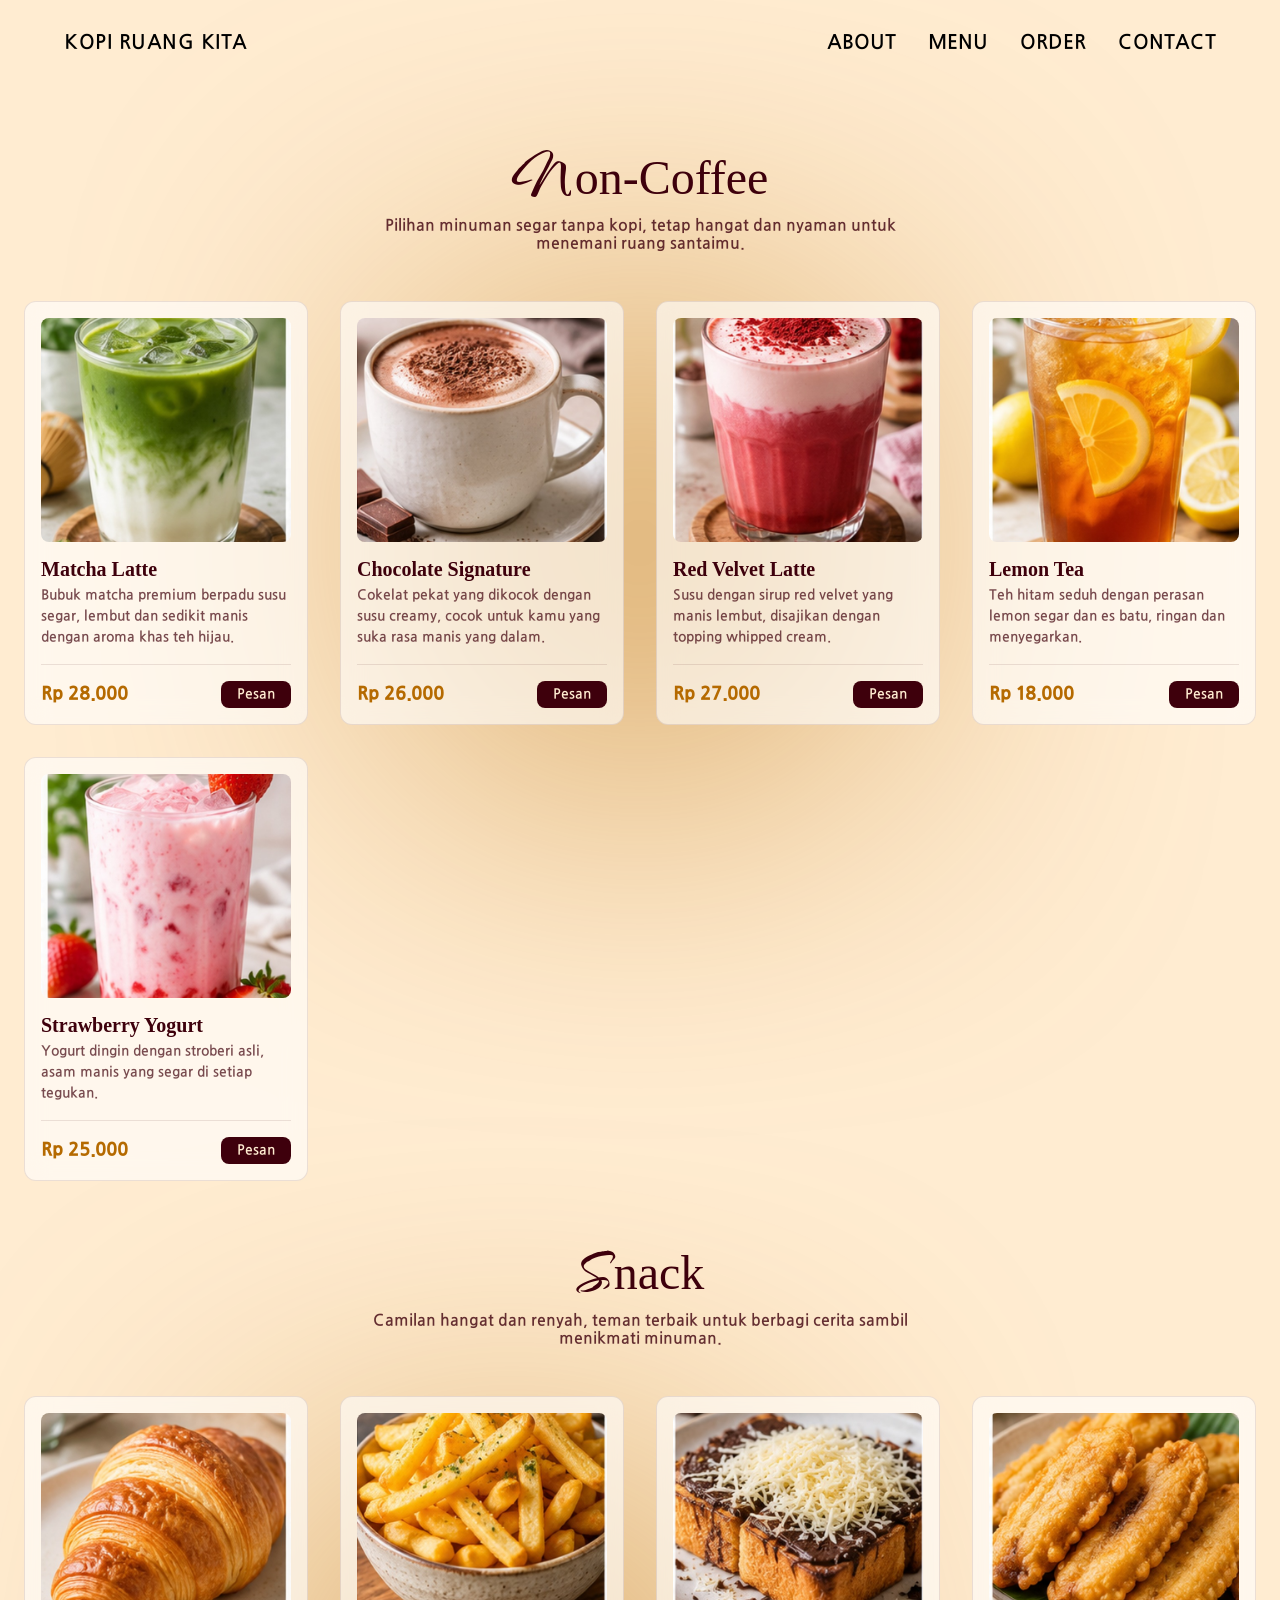
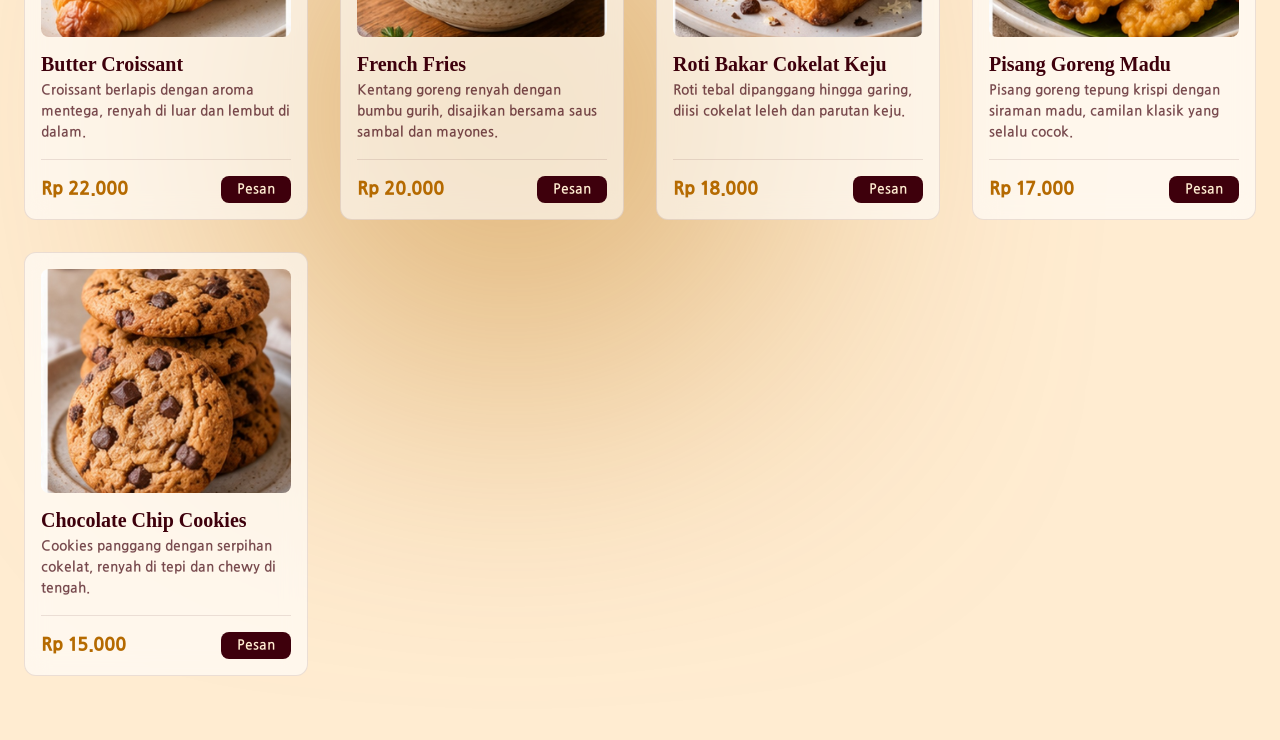
==== other-menu.html @ 9f88a405 "Add files via upload" ====
<!DOCTYPE html>
<html lang="id">
<head>
    <meta charset="UTF-8">
    <meta name="viewport" content="width=device-width, initial-scale=1.0">
    <title>Menu Non-Coffee &amp; Snack - Kopi Ruang Kita</title>

    <link rel="preconnect" href="https://fonts.googleapis.com">
    <link rel="preconnect" href="https://fonts.gstatic.com" crossorigin>
    <link href="https://fonts.googleapis.com/css2?family=Qwitcher+Grypen:wght@400;700&family=Jeju+Gothic&display=swap" rel="stylesheet">

    <link rel="stylesheet" href="other-menu.css">
</head>
<body>

    <div class="glow glow-1"></div>
    <div class="glow glow-2"></div>

    <nav class="navbar">
        <a href="home.html" class="nav-logo">KOPI RUANG KITA</a>
        <ul class="nav-links">
            <li><a href="about.html">ABOUT</a></li>
            <li><a href="#non-coffee">MENU</a></li>
            <li><a href="#snack">ORDER</a></li>
            <li><a href="contact.html">CONTACT</a></li>
        </ul>
    </nav>

    <section id="non-coffee" class="menu-section">
        <div class="section-header">
            <h1 class="section-title"><span class="first-letter">N</span>on-Coffee</h1>
            <p class="section-desc">Pilihan minuman segar tanpa kopi, tetap hangat dan nyaman untuk menemani ruang santaimu.</p>
        </div>

        <div class="menu-grid">
            <div class="menu-item" data-category="non-coffee" data-name="Matcha Latte">
                <div>
                    <div class="item-image">
                        <img src="non-kopi-1.jpg" alt="Matcha Latte">
                    </div>
                    <h3 class="item-name">Matcha Latte</h3>
                    <p class="item-desc">Bubuk matcha premium berpadu susu segar, lembut dan sedikit manis dengan aroma khas teh hijau.</p>
                </div>
                <div class="item-footer">
                    <span class="item-price">Rp 28.000</span>
                    <button class="btn-order">Pesan</button>
                </div>
            </div>

            <div class="menu-item" data-category="non-coffee" data-name="Chocolate Signature">
                <div>
                    <div class="item-image">
                        <img src="non-kopi-2.jpg" alt="Chocolate Signature">
                    </div>
                    <h3 class="item-name">Chocolate Signature</h3>
                    <p class="item-desc">Cokelat pekat yang dikocok dengan susu creamy, cocok untuk kamu yang suka rasa manis yang dalam.</p>
                </div>
                <div class="item-footer">
                    <span class="item-price">Rp 26.000</span>
                    <button class="btn-order">Pesan</button>
                </div>
            </div>

            <div class="menu-item" data-category="non-coffee" data-name="Red Velvet Latte">
                <div>
                    <div class="item-image">
                        <img src="non-kopi-3.jpg" alt="Red Velvet Latte">
                    </div>
                    <h3 class="item-name">Red Velvet Latte</h3>
                    <p class="item-desc">Susu dengan sirup red velvet yang manis lembut, disajikan dengan topping whipped cream.</p>
                </div>
                <div class="item-footer">
                    <span class="item-price">Rp 27.000</span>
                    <button class="btn-order">Pesan</button>
                </div>
            </div>

            <div class="menu-item" data-category="non-coffee" data-name="Lemon Tea">
                <div>
                    <div class="item-image">
                        <img src="non-kopi-4.jpg" alt="Lemon Tea">
                    </div>
                    <h3 class="item-name">Lemon Tea</h3>
                    <p class="item-desc">Teh hitam seduh dengan perasan lemon segar dan es batu, ringan dan menyegarkan.</p>
                </div>
                <div class="item-footer">
                    <span class="item-price">Rp 18.000</span>
                    <button class="btn-order">Pesan</button>
                </div>
            </div>

            <div class="menu-item" data-category="non-coffee" data-name="Strawberry Yogurt">
                <div>
                    <div class="item-image">
                        <img src="non-kopi-5.jpg" alt="Strawberry Yogurt">
                    </div>
                    <h3 class="item-name">Strawberry Yogurt</h3>
                    <p class="item-desc">Yogurt dingin dengan stroberi asli, asam manis yang segar di setiap tegukan.</p>
                </div>
                <div class="item-footer">
                    <span class="item-price">Rp 25.000</span>
                    <button class="btn-order">Pesan</button>
                </div>
            </div>

        </div>
    </section>

    <section id="snack" class="menu-section">
        <div class="section-header">
            <h2 class="section-title"><span class="first-letter">S</span>nack</h2>
            <p class="section-desc">Camilan hangat dan renyah, teman terbaik untuk berbagi cerita sambil menikmati minuman.</p>
        </div>

        <div class="menu-grid">
            <div class="menu-item" data-category="snack" data-name="Butter Croissant">
                <div>
                    <div class="item-image">
                        <img src="snack-1.jpg" alt="Butter Croissant">
                    </div>
                    <h3 class="item-name">Butter Croissant</h3>
                    <p class="item-desc">Croissant berlapis dengan aroma mentega, renyah di luar dan lembut di dalam.</p>
                </div>
                <div class="item-footer">
                    <span class="item-price">Rp 22.000</span>
                    <button class="btn-order">Pesan</button>
                </div>
            </div>

            <div class="menu-item" data-category="snack" data-name="French Fries">
                <div>
                    <div class="item-image">
                        <img src="snack-2.jpg" alt="French Fries">
                    </div>
                    <h3 class="item-name">French Fries</h3>
                    <p class="item-desc">Kentang goreng renyah dengan bumbu gurih, disajikan bersama saus sambal dan mayones.</p>
                </div>
                <div class="item-footer">
                    <span class="item-price">Rp 20.000</span>
                    <button class="btn-order">Pesan</button>
                </div>
            </div>

            <div class="menu-item" data-category="snack" data-name="Roti Bakar Cokelat Keju">
                <div>
                    <div class="item-image">
                        <img src="snack-3.jpg" alt="Roti Bakar Cokelat Keju">
                    </div>
                    <h3 class="item-name">Roti Bakar Cokelat Keju</h3>
                    <p class="item-desc">Roti tebal dipanggang hingga garing, diisi cokelat leleh dan parutan keju.</p>
                </div>
                <div class="item-footer">
                    <span class="item-price">Rp 18.000</span>
                    <button class="btn-order">Pesan</button>
                </div>
            </div>

            <div class="menu-item" data-category="snack" data-name="Pisang Goreng Madu">
                <div>
                    <div class="item-image">
                        <img src="snack-4.jpg" alt="Pisang Goreng Madu">
                    </div>
                    <h3 class="item-name">Pisang Goreng Madu</h3>
                    <p class="item-desc">Pisang goreng tepung krispi dengan siraman madu, camilan klasik yang selalu cocok.</p>
                </div>
                <div class="item-footer">
                    <span class="item-price">Rp 17.000</span>
                    <button class="btn-order">Pesan</button>
                </div>
            </div>

            <div class="menu-item" data-category="snack" data-name="Chocolate Chip Cookies">
                <div>
                    <div class="item-image">
                        <img src="snack-5.jpg" alt="Chocolate Chip Cookies">
                    </div>
                    <h3 class="item-name">Chocolate Chip Cookies</h3>
                    <p class="item-desc">Cookies panggang dengan serpihan cokelat, renyah di tepi dan chewy di tengah.</p>
                </div>
                <div class="item-footer">
                    <span class="item-price">Rp 15.000</span>
                    <button class="btn-order">Pesan</button>
                </div>
            </div>

        </div>
    </section>

</body>
</html>
---- other-menu.css ----
* {
    margin: 0;
    padding: 0;
    box-sizing: border-box;
}

:root {
    --bg: #FFECD1;
    --dark: #3E000C;
    --gold: #B56A00;
}

body {
    background-color: var(--bg);
    color: var(--dark);
    font-family: 'Jeju Gothic', sans-serif;
    position: relative;
    overflow-x: hidden;
    -webkit-font-smoothing: antialiased;
}

.glow {
    position: absolute;
    width: 24rem;
    height: 24rem;
    background-color: var(--gold);
    border-radius: 50%;
    filter: blur(162px);
    pointer-events: none;
    z-index: -1;
}
.glow-1 { top: 15%; left: 50%; transform: translateX(-50%); }
.glow-2 { top: 65%; left: 25%; }

.navbar {
    position: relative;
    z-index: 10;
    max-width: 1440px;
    margin: 0 auto;
    display: flex;
    align-items: center;
    justify-content: space-between;
    padding: 32px 24px;
    font-family: 'Jeju Gothic', sans-serif;
    font-size: 1.125rem;
}
.navbar a {
    color: #000;
    text-decoration: none;
    transition: color 0.3s ease;
}
.navbar a:hover {
    color: var(--dark);
}
.nav-logo {
    letter-spacing: 0.025em;
}
.nav-links {
    display: flex;
    gap: 20px;
    list-style: none;
}
@media (min-width: 768px) {
    .navbar {
        padding: 32px 64px;
        font-size: 20px;
    }
    .nav-links {
        gap: 32px;
    }
}

.menu-section {
    max-width: 1280px;
    margin: 0 auto;
    padding: 64px 24px 32px;
}
.menu-section + .menu-section {
    padding-top: 32px;
    padding-bottom: 64px;
}

.section-header {
    text-align: center;
    margin-bottom: 48px;
}
.section-title {
    font-family: 'Times New Roman', Times, serif;
    font-size: 2.5rem;
    font-weight: normal;
    color: var(--dark);
    margin-bottom: 12px;
}
.section-title .first-letter {
    font-family: 'Qwitcher Grypen', cursive;
    font-size: 4.5rem;
    font-weight: 700;
    line-height: 0;
    margin-right: 4px;
}

.section-desc {
    font-family: 'Jeju Gothic', sans-serif;
    max-width: 576px;
    margin: 0 auto;
    color: rgba(62, 0, 12, 0.8);
}

.menu-grid {
    display: grid;
    grid-template-columns: 1fr;
    gap: 32px;
}

.menu-item {
    display: flex;
    flex-direction: column;
    justify-content: space-between;
    background-color: rgba(255, 255, 255, 0.6);
    backdrop-filter: blur(12px);
    -webkit-backdrop-filter: blur(12px);
    border: 1px solid rgba(62, 0, 12, 0.1);
    border-radius: 12px;
    padding: 16px;
    transition: transform 0.3s ease, box-shadow 0.3s ease;
}
.menu-item:hover {
    transform: translateY(-5px);
    box-shadow: 0 10px 20px rgba(62, 0, 12, 0.15);
}

.item-image {
    height: 224px;
    margin-bottom: 16px;
    overflow: hidden;
    border-radius: 8px;
    background-color: #e5e7eb;
}
.item-image img {
    width: 100%;
    height: 100%;
    object-fit: cover;
    object-position: center;
    transition: transform 0.5s ease;
}
.item-image img:hover {
    transform: scale(1.05);
}

.item-name {
    font-family: 'Times New Roman', Times, serif;
    font-size: 1.25rem;
    font-weight: bold;
    margin-bottom: 4px;
}
.item-desc {
    font-family: 'Jeju Gothic', sans-serif;
    font-size: 0.875rem;
    line-height: 1.5;
    color: rgba(62, 0, 12, 0.7);
    margin-bottom: 16px;
}

.item-footer {
    display: flex;
    align-items: center;
    justify-content: space-between;
    margin-top: auto;
    padding-top: 16px;
    border-top: 1px solid rgba(62, 0, 12, 0.1);
}
.item-price {
    font-family: 'Jeju Gothic', sans-serif;
    font-weight: bold;
    font-size: 1.125rem;
    color: var(--gold);
}
.btn-order {
    font-family: 'Jeju Gothic', sans-serif;
    background-color: var(--dark);
    color: var(--bg);
    border: none;
    padding: 6px 16px;
    border-radius: 8px;
    font-size: 0.875rem;
    cursor: pointer;
    transition: background-color 0.3s ease;
}
.btn-order:hover {
    background-color: var(--gold);
}

@media (min-width: 640px) {
    .menu-grid { grid-template-columns: repeat(2, 1fr); }
}
@media (min-width: 768px) {
    .menu-grid { grid-template-columns: repeat(3, 1fr); }
    .section-title { font-size: 3rem; }
    .section-title .first-letter { font-size: 5rem; }
}
@media (min-width: 1024px) {
    .menu-grid { grid-template-columns: repeat(4, 1fr); }
}
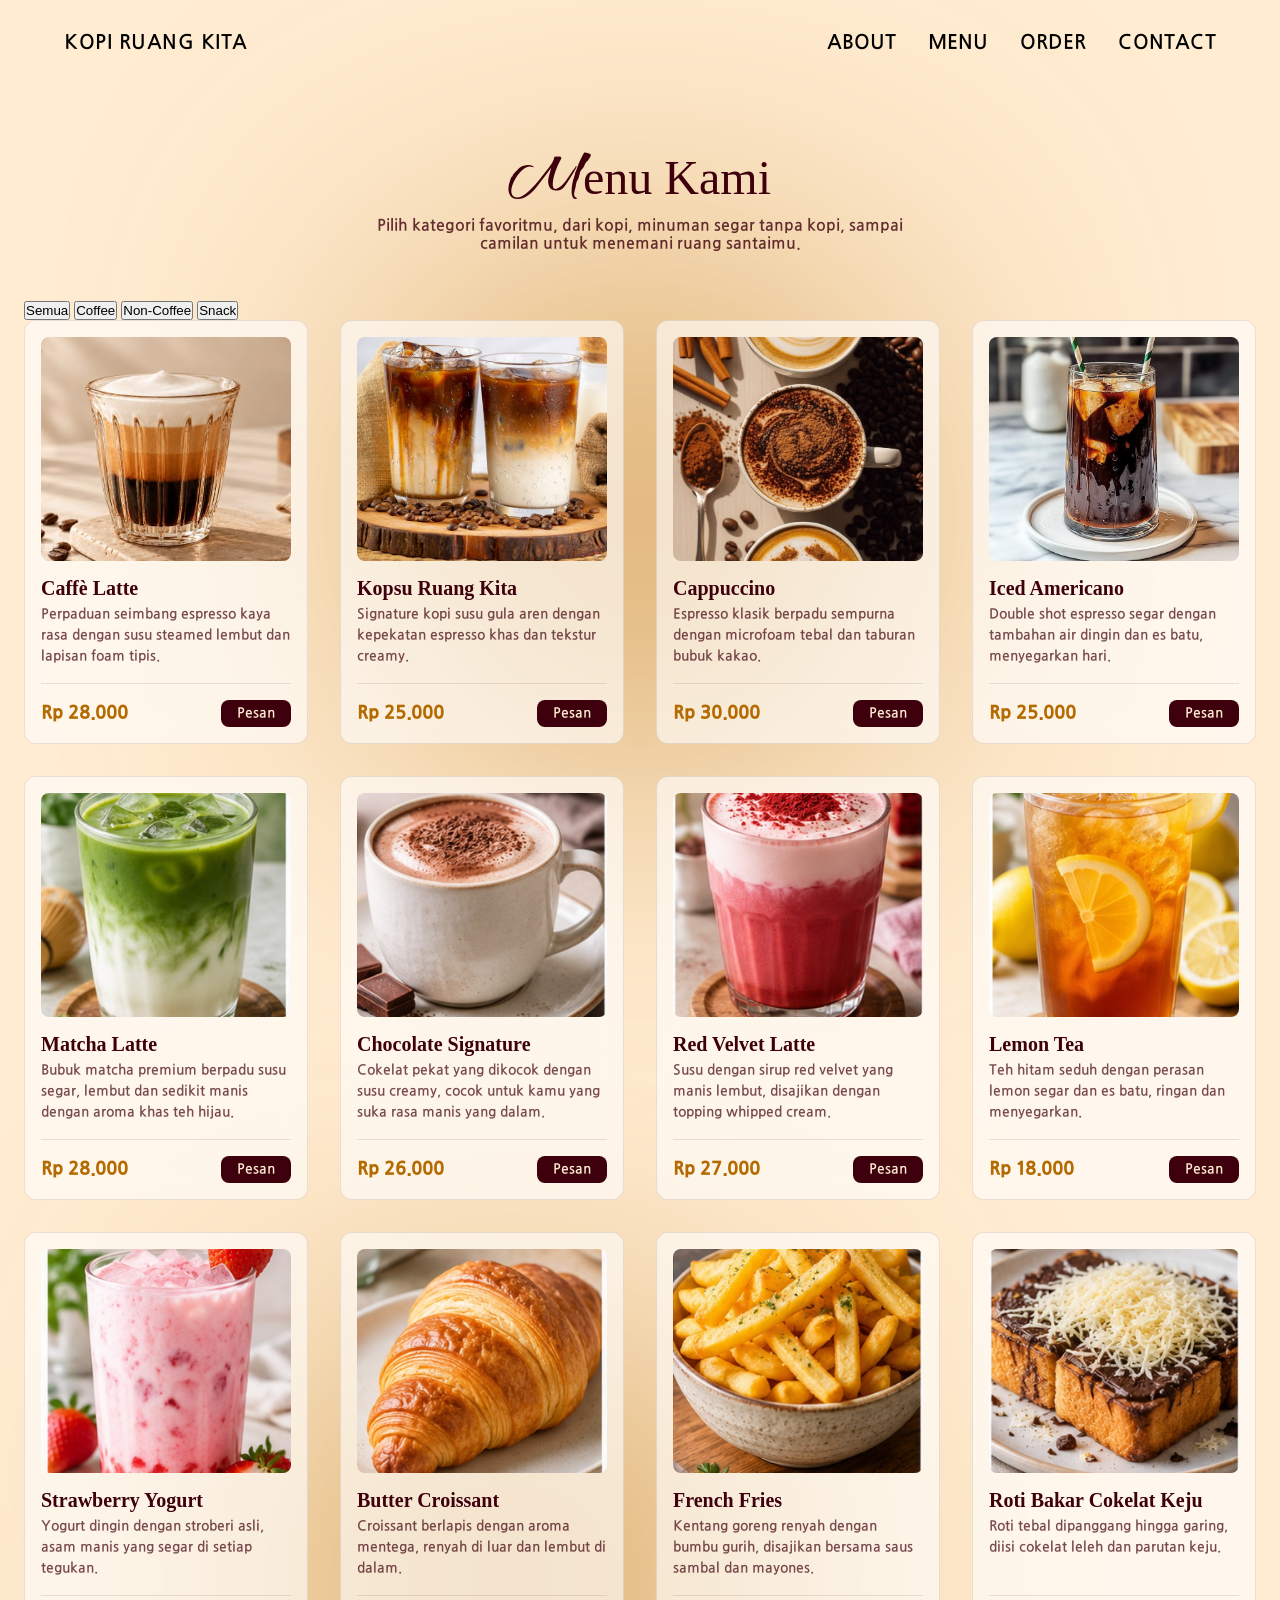
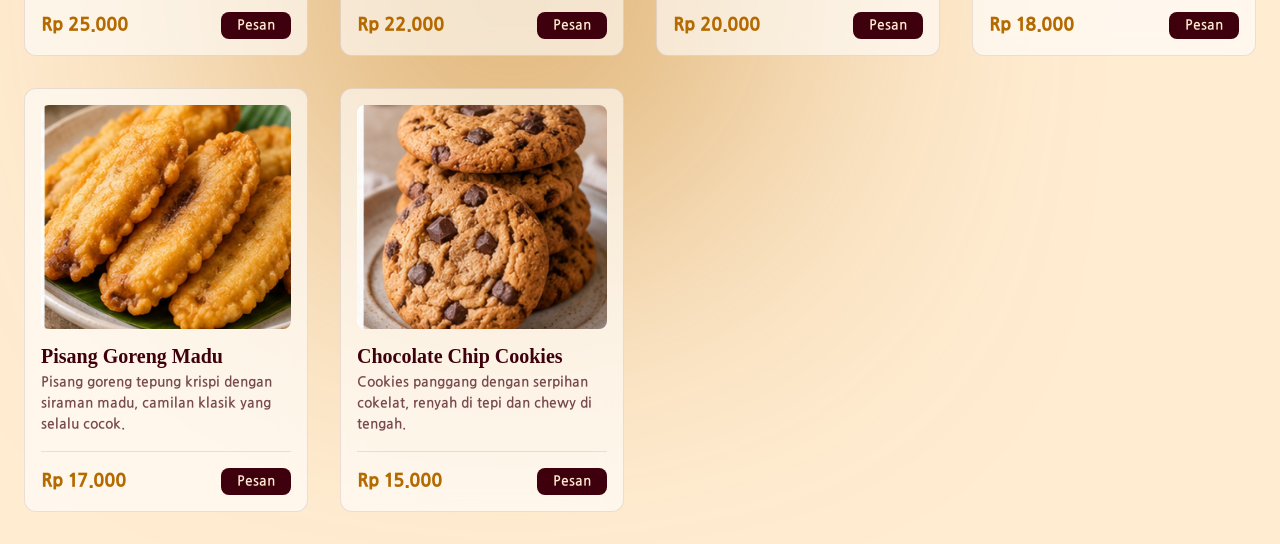
==== commit 29fb5264: "Update other-menu.html" ====
--- a/other-menu.html
+++ b/other-menu.html
@@ -3,13 +3,14 @@
 <head>
     <meta charset="UTF-8">
     <meta name="viewport" content="width=device-width, initial-scale=1.0">
-    <title>Menu Non-Coffee &amp; Snack - Kopi Ruang Kita</title>
+    <title>Menu - Kopi Ruang Kita</title>
 
     <link rel="preconnect" href="https://fonts.googleapis.com">
     <link rel="preconnect" href="https://fonts.gstatic.com" crossorigin>
     <link href="https://fonts.googleapis.com/css2?family=Qwitcher+Grypen:wght@400;700&family=Jeju+Gothic&display=swap" rel="stylesheet">
 
     <link rel="stylesheet" href="other-menu.css">
+    <script src="filter.js" defer></script>
 </head>
 <body>
 
@@ -17,26 +18,90 @@
     <div class="glow glow-2"></div>
 
     <nav class="navbar">
-        <a href="home.html" class="nav-logo">KOPI RUANG KITA</a>
+        <a href="index.html" class="nav-logo">KOPI RUANG KITA</a>
         <ul class="nav-links">
             <li><a href="about.html">ABOUT</a></li>
-            <li><a href="#non-coffee">MENU</a></li>
-            <li><a href="#snack">ORDER</a></li>
+            <li><a href="other-menu.html">MENU</a></li>
+            <li><a href="order.html">ORDER</a></li>
             <li><a href="contact.html">CONTACT</a></li>
         </ul>
     </nav>
 
-    <section id="non-coffee" class="menu-section">
+    <section id="menu" class="menu-section">
         <div class="section-header">
-            <h1 class="section-title"><span class="first-letter">N</span>on-Coffee</h1>
-            <p class="section-desc">Pilihan minuman segar tanpa kopi, tetap hangat dan nyaman untuk menemani ruang santaimu.</p>
+            <h1 class="section-title"><span class="first-letter">M</span>enu Kami</h1>
+            <p class="section-desc">Pilih kategori favoritmu, dari kopi, minuman segar tanpa kopi, sampai camilan untuk menemani ruang santaimu.</p>
         </div>
 
+        <div class="filter-bar" role="group" aria-label="Filter kategori menu">
+            <button type="button" class="filter-btn active" data-category="all">Semua</button>
+            <button type="button" class="filter-btn" data-category="coffee">Coffee</button>
+            <button type="button" class="filter-btn" data-category="non-coffee">Non-Coffee</button>
+            <button type="button" class="filter-btn" data-category="snack">Snack</button>
+        </div>
+
         <div class="menu-grid">
+
+            <div class="menu-item" data-category="coffee" data-name="Caffè Latte">
+                <div>
+                    <div class="item-image">
+                        <img src="kopi-1.jpg" alt="Caffè Latte" style="object-position: bottom;">
+                    </div>
+                    <h3 class="item-name">Caffè Latte</h3>
+                    <p class="item-desc">Perpaduan seimbang espresso kaya rasa dengan susu steamed lembut dan lapisan foam tipis.</p>
+                </div>
+                <div class="item-footer">
+                    <span class="item-price">Rp 28.000</span>
+                    <button class="btn-order">Pesan</button>
+                </div>
+            </div>
+
+            <div class="menu-item" data-category="coffee" data-name="Kopsu Ruang Kita">
+                <div>
+                    <div class="item-image">
+                        <img src="kopi-2.jpg" alt="Kopsu Ruang Kita" style="object-position: bottom;">
+                    </div>
+                    <h3 class="item-name">Kopsu Ruang Kita</h3>
+                    <p class="item-desc">Signature kopi susu gula aren dengan kepekatan espresso khas dan tekstur creamy.</p>
+                </div>
+                <div class="item-footer">
+                    <span class="item-price">Rp 25.000</span>
+                    <button class="btn-order">Pesan</button>
+                </div>
+            </div>
+
+            <div class="menu-item" data-category="coffee" data-name="Cappuccino">
+                <div>
+                    <div class="item-image">
+                        <img src="kopi-3.jpg" alt="Cappuccino" style="object-position: center;">
+                    </div>
+                    <h3 class="item-name">Cappuccino</h3>
+                    <p class="item-desc">Espresso klasik berpadu sempurna dengan microfoam tebal dan taburan bubuk kakao.</p>
+                </div>
+                <div class="item-footer">
+                    <span class="item-price">Rp 30.000</span>
+                    <button class="btn-order">Pesan</button>
+                </div>
+            </div>
+
+            <div class="menu-item" data-category="coffee" data-name="Iced Americano">
+                <div>
+                    <div class="item-image">
+                        <img src="kopi-4.jpg" alt="Iced Americano" style="object-position: bottom;">
+                    </div>
+                    <h3 class="item-name">Iced Americano</h3>
+                    <p class="item-desc">Double shot espresso segar dengan tambahan air dingin dan es batu, menyegarkan hari.</p>
+                </div>
+                <div class="item-footer">
+                    <span class="item-price">Rp 25.000</span>
+                    <button class="btn-order">Pesan</button>
+                </div>
+            </div>
+
             <div class="menu-item" data-category="non-coffee" data-name="Matcha Latte">
                 <div>
                     <div class="item-image">
-                        <img src="non-kopi-1.jpg" alt="Matcha Latte">
+                        <img src="non-kopi-1.jpg" alt="Matcha Latte" style="object-position: center;">
                     </div>
                     <h3 class="item-name">Matcha Latte</h3>
                     <p class="item-desc">Bubuk matcha premium berpadu susu segar, lembut dan sedikit manis dengan aroma khas teh hijau.</p>
@@ -50,7 +115,7 @@
             <div class="menu-item" data-category="non-coffee" data-name="Chocolate Signature">
                 <div>
                     <div class="item-image">
-                        <img src="non-kopi-2.jpg" alt="Chocolate Signature">
+                        <img src="non-kopi-2.jpg" alt="Chocolate Signature" style="object-position: center;">
                     </div>
                     <h3 class="item-name">Chocolate Signature</h3>
                     <p class="item-desc">Cokelat pekat yang dikocok dengan susu creamy, cocok untuk kamu yang suka rasa manis yang dalam.</p>
@@ -64,7 +129,7 @@
             <div class="menu-item" data-category="non-coffee" data-name="Red Velvet Latte">
                 <div>
                     <div class="item-image">
-                        <img src="non-kopi-3.jpg" alt="Red Velvet Latte">
+                        <img src="non-kopi-3.jpg" alt="Red Velvet Latte" style="object-position: center;">
                     </div>
                     <h3 class="item-name">Red Velvet Latte</h3>
                     <p class="item-desc">Susu dengan sirup red velvet yang manis lembut, disajikan dengan topping whipped cream.</p>
@@ -78,7 +143,7 @@
             <div class="menu-item" data-category="non-coffee" data-name="Lemon Tea">
                 <div>
                     <div class="item-image">
-                        <img src="non-kopi-4.jpg" alt="Lemon Tea">
+                        <img src="non-kopi-4.jpg" alt="Lemon Tea" style="object-position: center;">
                     </div>
                     <h3 class="item-name">Lemon Tea</h3>
                     <p class="item-desc">Teh hitam seduh dengan perasan lemon segar dan es batu, ringan dan menyegarkan.</p>
@@ -92,7 +157,7 @@
             <div class="menu-item" data-category="non-coffee" data-name="Strawberry Yogurt">
                 <div>
                     <div class="item-image">
-                        <img src="non-kopi-5.jpg" alt="Strawberry Yogurt">
+                        <img src="non-kopi-5.jpg" alt="Strawberry Yogurt" style="object-position: center;">
                     </div>
                     <h3 class="item-name">Strawberry Yogurt</h3>
                     <p class="item-desc">Yogurt dingin dengan stroberi asli, asam manis yang segar di setiap tegukan.</p>
@@ -103,88 +168,78 @@
                 </div>
             </div>
 
+            <div class="menu-item" data-category="snack" data-name="Butter Croissant">
+                <div>
+                    <div class="item-image">
+                        <img src="snack-1.jpg" alt="Butter Croissant" style="object-position: center;">
+                    </div>
+                    <h3 class="item-name">Butter Croissant</h3>
+                    <p class="item-desc">Croissant berlapis dengan aroma mentega, renyah di luar dan lembut di dalam.</p>
+                </div>
+                <div class="item-footer">
+                    <span class="item-price">Rp 22.000</span>
+                    <button class="btn-order">Pesan</button>
+                </div>
+            </div>
+
+            <div class="menu-item" data-category="snack" data-name="French Fries">
+                <div>
+                    <div class="item-image">
+                        <img src="snack-2.jpg" alt="French Fries" style="object-position: center;">
+                    </div>
+                    <h3 class="item-name">French Fries</h3>
+                    <p class="item-desc">Kentang goreng renyah dengan bumbu gurih, disajikan bersama saus sambal dan mayones.</p>
+                </div>
+                <div class="item-footer">
+                    <span class="item-price">Rp 20.000</span>
+                    <button class="btn-order">Pesan</button>
+                </div>
+            </div>
+
+            <div class="menu-item" data-category="snack" data-name="Roti Bakar Cokelat Keju">
+                <div>
+                    <div class="item-image">
+                        <img src="snack-3.jpg" alt="Roti Bakar Cokelat Keju" style="object-position: center;">
+                    </div>
+                    <h3 class="item-name">Roti Bakar Cokelat Keju</h3>
+                    <p class="item-desc">Roti tebal dipanggang hingga garing, diisi cokelat leleh dan parutan keju.</p>
+                </div>
+                <div class="item-footer">
+                    <span class="item-price">Rp 18.000</span>
+                    <button class="btn-order">Pesan</button>
+                </div>
+            </div>
+
+            <div class="menu-item" data-category="snack" data-name="Pisang Goreng Madu">
+                <div>
+                    <div class="item-image">
+                        <img src="snack-4.jpg" alt="Pisang Goreng Madu" style="object-position: center;">
+                    </div>
+                    <h3 class="item-name">Pisang Goreng Madu</h3>
+                    <p class="item-desc">Pisang goreng tepung krispi dengan siraman madu, camilan klasik yang selalu cocok.</p>
+                </div>
+                <div class="item-footer">
+                    <span class="item-price">Rp 17.000</span>
+                    <button class="btn-order">Pesan</button>
+                </div>
+            </div>
+
+            <div class="menu-item" data-category="snack" data-name="Chocolate Chip Cookies">
+                <div>
+                    <div class="item-image">
+                        <img src="snack-5.jpg" alt="Chocolate Chip Cookies" style="object-position: center;">
+                    </div>
+                    <h3 class="item-name">Chocolate Chip Cookies</h3>
+                    <p class="item-desc">Cookies panggang dengan serpihan cokelat, renyah di tepi dan chewy di tengah.</p>
+                </div>
+                <div class="item-footer">
+                    <span class="item-price">Rp 15.000</span>
+                    <button class="btn-order">Pesan</button>
+                </div>
+            </div>
+
         </div>
     </section>
 
-    <section id="snack" class="menu-section">
-        <div class="section-header">
-            <h2 class="section-title"><span class="first-letter">S</span>nack</h2>
-            <p class="section-desc">Camilan hangat dan renyah, teman terbaik untuk berbagi cerita sambil menikmati minuman.</p>
-        </div>
-
-        <div class="menu-grid">
-            <div class="menu-item" data-category="snack" data-name="Butter Croissant">
-                <div>
-                    <div class="item-image">
-                        <img src="snack-1.jpg" alt="Butter Croissant">
-                    </div>
-                    <h3 class="item-name">Butter Croissant</h3>
-                    <p class="item-desc">Croissant berlapis dengan aroma mentega, renyah di luar dan lembut di dalam.</p>
-                </div>
-                <div class="item-footer">
-                    <span class="item-price">Rp 22.000</span>
-                    <button class="btn-order">Pesan</button>
-                </div>
-            </div>
-
-            <div class="menu-item" data-category="snack" data-name="French Fries">
-                <div>
-                    <div class="item-image">
-                        <img src="snack-2.jpg" alt="French Fries">
-                    </div>
-                    <h3 class="item-name">French Fries</h3>
-                    <p class="item-desc">Kentang goreng renyah dengan bumbu gurih, disajikan bersama saus sambal dan mayones.</p>
-                </div>
-                <div class="item-footer">
-                    <span class="item-price">Rp 20.000</span>
-                    <button class="btn-order">Pesan</button>
-                </div>
-            </div>
-
-            <div class="menu-item" data-category="snack" data-name="Roti Bakar Cokelat Keju">
-                <div>
-                    <div class="item-image">
-                        <img src="snack-3.jpg" alt="Roti Bakar Cokelat Keju">
-                    </div>
-                    <h3 class="item-name">Roti Bakar Cokelat Keju</h3>
-                    <p class="item-desc">Roti tebal dipanggang hingga garing, diisi cokelat leleh dan parutan keju.</p>
-                </div>
-                <div class="item-footer">
-                    <span class="item-price">Rp 18.000</span>
-                    <button class="btn-order">Pesan</button>
-                </div>
-            </div>
-
-            <div class="menu-item" data-category="snack" data-name="Pisang Goreng Madu">
-                <div>
-                    <div class="item-image">
-                        <img src="snack-4.jpg" alt="Pisang Goreng Madu">
-                    </div>
-                    <h3 class="item-name">Pisang Goreng Madu</h3>
-                    <p class="item-desc">Pisang goreng tepung krispi dengan siraman madu, camilan klasik yang selalu cocok.</p>
-                </div>
-                <div class="item-footer">
-                    <span class="item-price">Rp 17.000</span>
-                    <button class="btn-order">Pesan</button>
-                </div>
-            </div>
-
-            <div class="menu-item" data-category="snack" data-name="Chocolate Chip Cookies">
-                <div>
-                    <div class="item-image">
-                        <img src="snack-5.jpg" alt="Chocolate Chip Cookies">
-                    </div>
-                    <h3 class="item-name">Chocolate Chip Cookies</h3>
-                    <p class="item-desc">Cookies panggang dengan serpihan cokelat, renyah di tepi dan chewy di tengah.</p>
-                </div>
-                <div class="item-footer">
-                    <span class="item-price">Rp 15.000</span>
-                    <button class="btn-order">Pesan</button>
-                </div>
-            </div>
-
-        </div>
-    </section>
-
 </body>
-</html>+</html>
